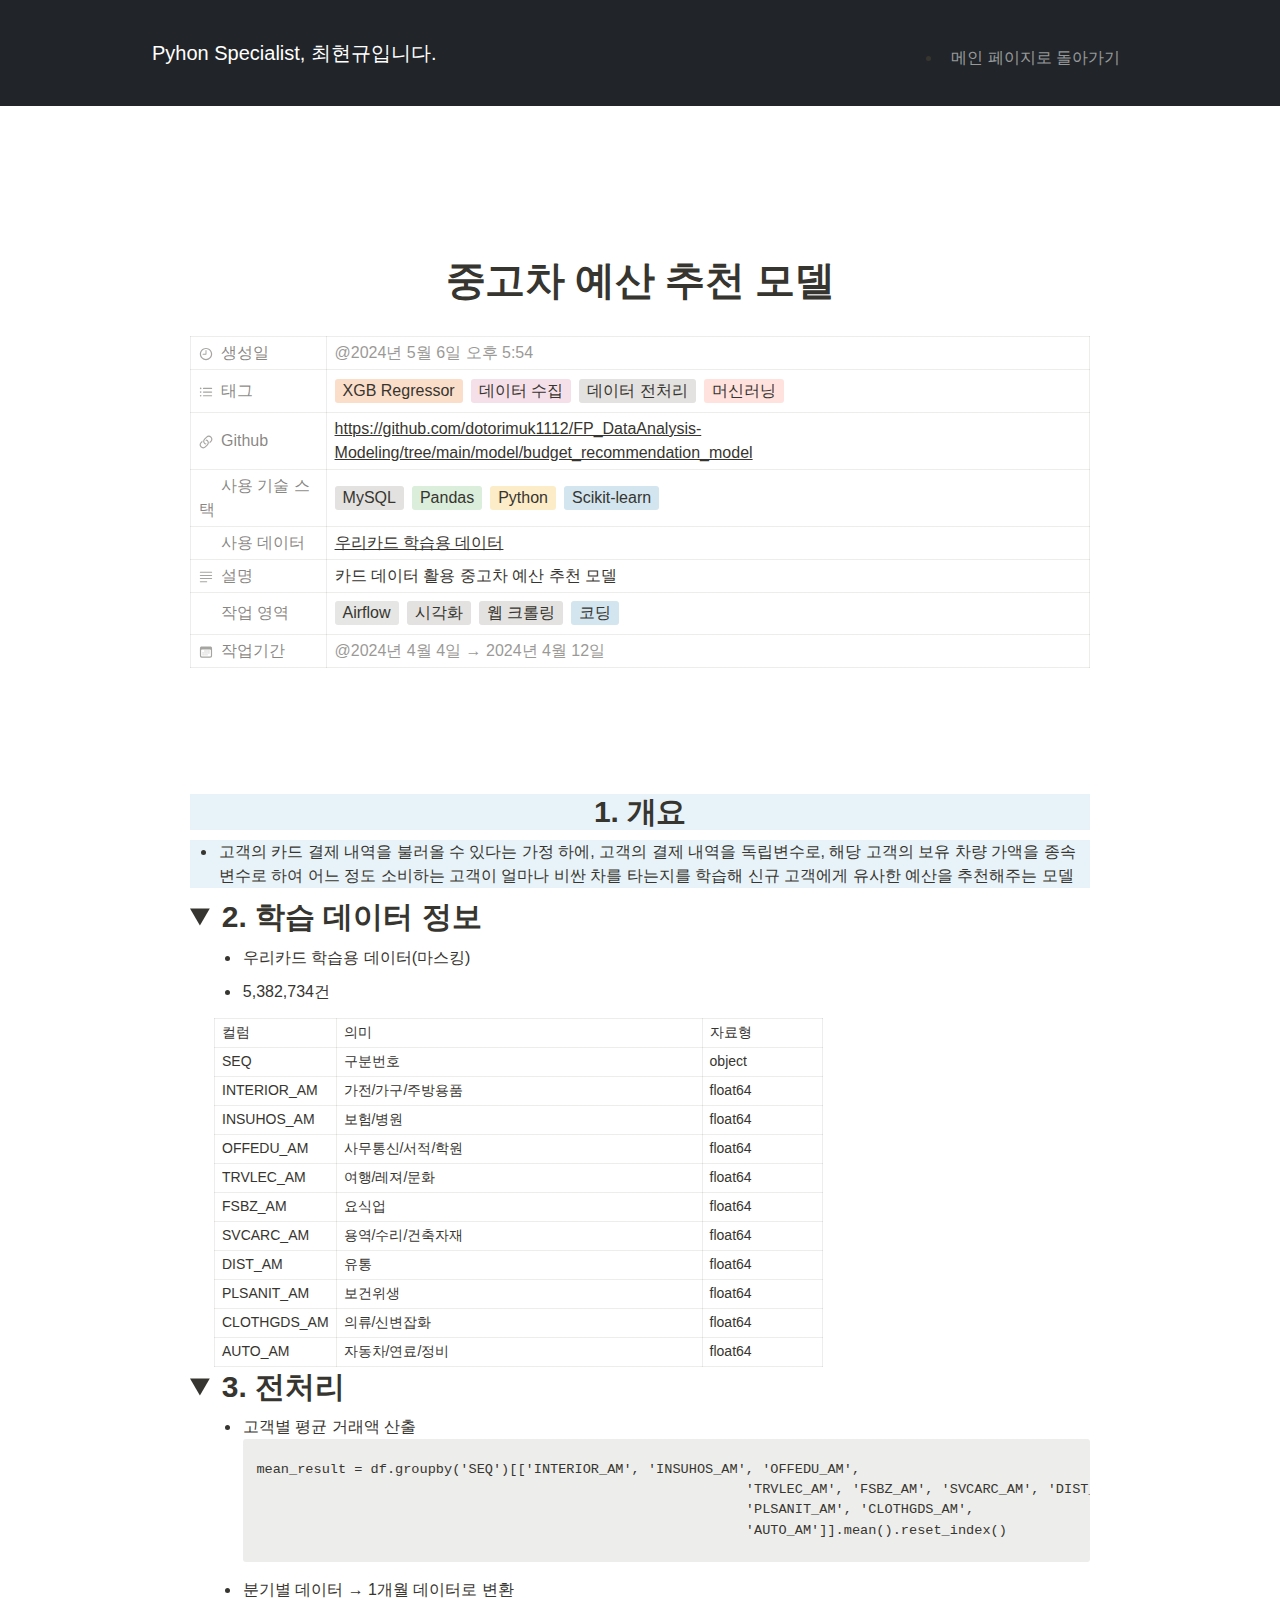
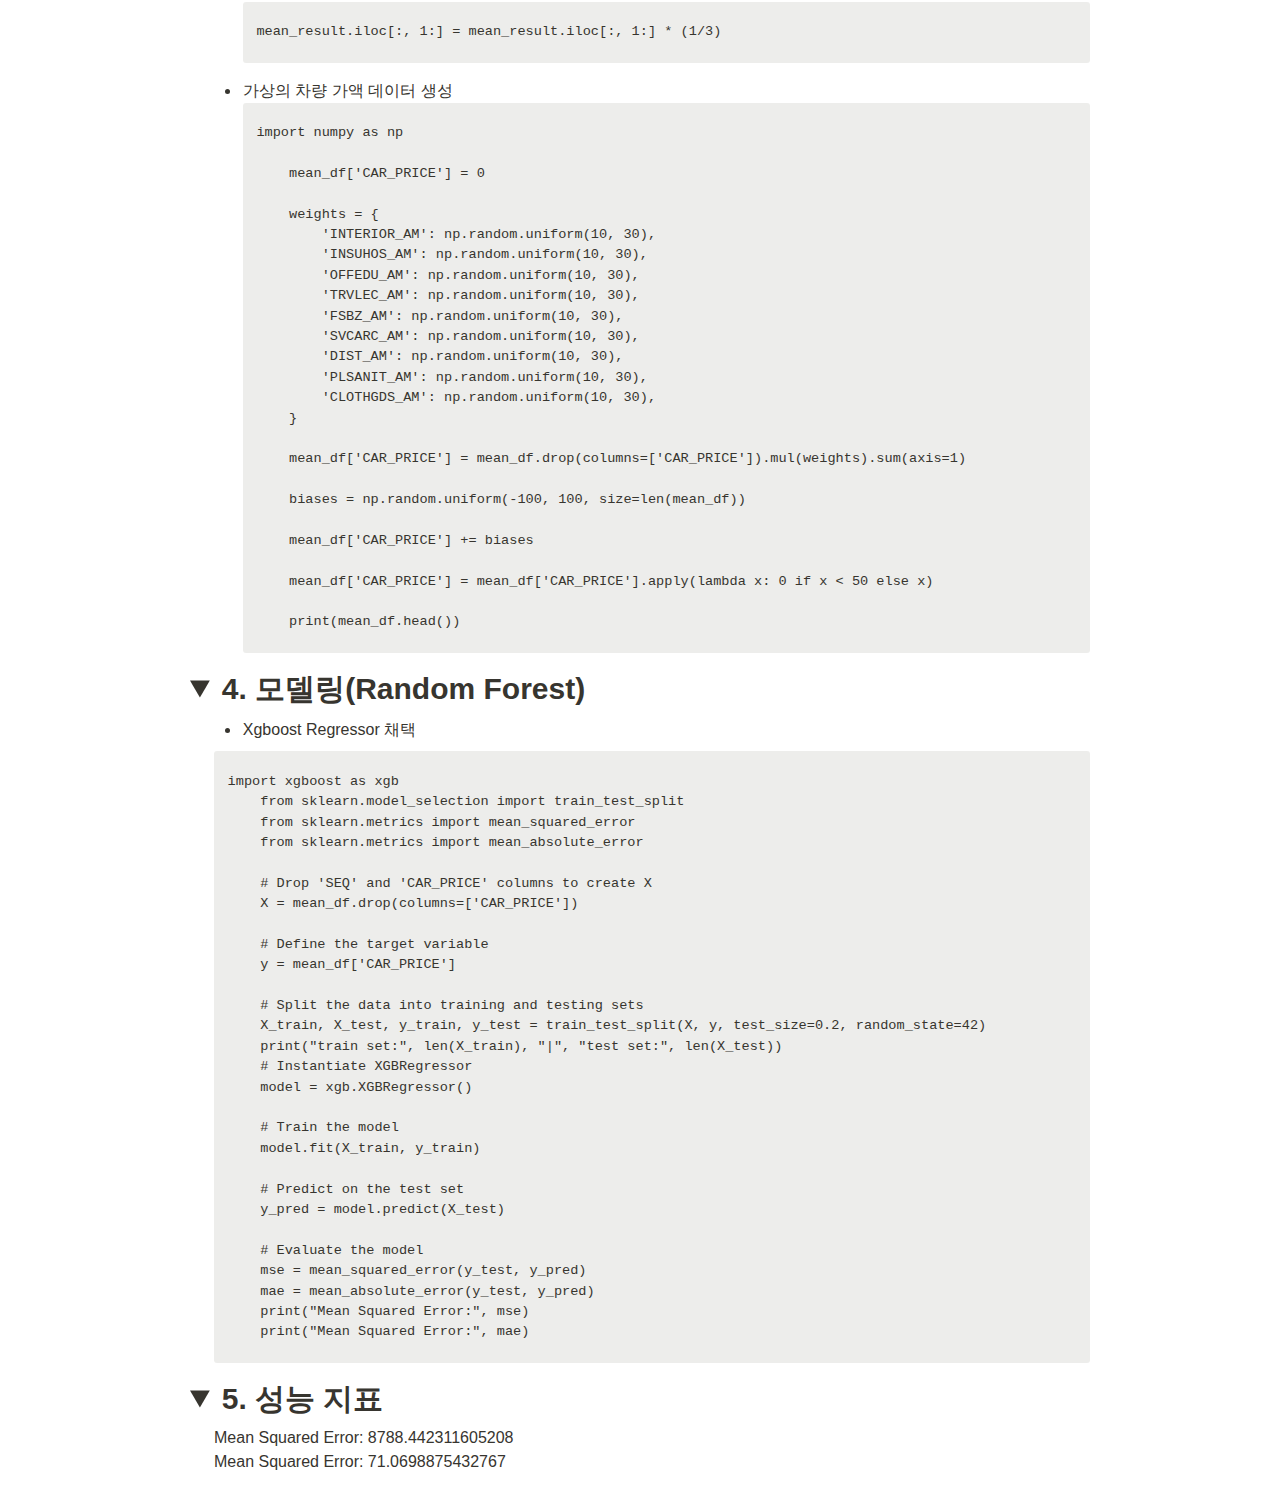
==== car_budget_recommendation.html @ a61e5ee0 "first commit" ====
<html>
    <head>
        <meta http-equiv="Content-Type" content="text/html; charset=utf-8"/>
        <title>중고차 예산 추천 모델</title>
        <link rel="icon" type="image/x-icon" href="assets/favicon.ico" />
        <!-- Core theme CSS (includes Bootstrap)-->
        <link href="css/styles.css" rel="stylesheet" />
<style>
    /* cspell:disable-file */
    /* webkit printing magic: print all background colors */
    html {
        -webkit-print-color-adjust: exact;
    }
    * {
        box-sizing: border-box;
        -webkit-print-color-adjust: exact;
    }
    
    html,
    body {
        margin: 0;
        padding: 0;
    }
    @media only screen {
        body {
            margin: 2em auto;
            max-width: 900px;
            color: rgb(55, 53, 47);
        }
    }
    
    body {
        line-height: 1.5;
        white-space: pre-wrap;
    }
    
    a,
    a.visited {
        color: inherit;
        text-decoration: underline;
    }
    
    .pdf-relative-link-path {
        font-size: 80%;
        color: #444;
    }
    
    h1,
    h2,
    h3 {
        letter-spacing: -0.01em;
        line-height: 1.2;
        font-weight: 600;
        margin-bottom: 0;
    }
    
    .page-title {
        font-size: 2.5rem;
        font-weight: 700;
        margin-top: 0;
        margin-bottom: 0.75em;
    }
    
    h1 {
        font-size: 1.875rem;
        margin-top: 1.875rem;
    }
    
    h2 {
        font-size: 1.5rem;
        margin-top: 1.5rem;
    }
    
    h3 {
        font-size: 1.25rem;
        margin-top: 1.25rem;
    }
    
    .source {
        border: 1px solid #ddd;
        border-radius: 3px;
        padding: 1.5em;
        word-break: break-all;
    }
    
    .callout {
        border-radius: 3px;
        padding: 1rem;
    }
    
    figure {
        margin: 1.25em 0;
        page-break-inside: avoid;
    }
    
    figcaption {
        opacity: 0.5;
        font-size: 85%;
        margin-top: 0.5em;
    }
    
    mark {
        background-color: transparent;
    }
    
    .indented {
        padding-left: 1.5em;
    }
    
    hr {
        background: transparent;
        display: block;
        width: 100%;
        height: 1px;
        visibility: visible;
        border: none;
        border-bottom: 1px solid rgba(55, 53, 47, 0.09);
    }
    
    img {
        max-width: 100%;
    }
    
    @media only print {
        img {
            max-height: 100vh;
            object-fit: contain;
        }
    }
    
    @page {
        margin: 1in;
    }
    
    .collection-content {
        font-size: 0.875rem;
    }
    
    .column-list {
        display: flex;
        justify-content: space-between;
    }
    
    .column {
        padding: 0 1em;
    }
    
    .column:first-child {
        padding-left: 0;
    }
    
    .column:last-child {
        padding-right: 0;
    }
    
    .table_of_contents-item {
        display: block;
        font-size: 0.875rem;
        line-height: 1.3;
        padding: 0.125rem;
    }
    
    .table_of_contents-indent-1 {
        margin-left: 1.5rem;
    }
    
    .table_of_contents-indent-2 {
        margin-left: 3rem;
    }
    
    .table_of_contents-indent-3 {
        margin-left: 4.5rem;
    }
    
    .table_of_contents-link {
        text-decoration: none;
        opacity: 0.7;
        border-bottom: 1px solid rgba(55, 53, 47, 0.18);
    }
    
    table,
    th,
    td {
        border: 1px solid rgba(55, 53, 47, 0.09);
        border-collapse: collapse;
    }
    
    table {
        border-left: none;
        border-right: none;
    }
    
    th,
    td {
        font-weight: normal;
        padding: 0.25em 0.5em;
        line-height: 1.5;
        min-height: 1.5em;
        text-align: left;
    }
    
    th {
        color: rgba(55, 53, 47, 0.6);
    }
    
    ol,
    ul {
        margin: 0;
        margin-block-start: 0.6em;
        margin-block-end: 0.6em;
    }
    
    li > ol:first-child,
    li > ul:first-child {
        margin-block-start: 0.6em;
    }
    
    ul > li {
        list-style: disc;
    }
    
    ul.to-do-list {
        padding-inline-start: 0;
    }
    
    ul.to-do-list > li {
        list-style: none;
    }
    
    .to-do-children-checked {
        text-decoration: line-through;
        opacity: 0.375;
    }
    
    ul.toggle > li {
        list-style: none;
    }
    
    ul {
        padding-inline-start: 1.7em;
    }
    
    ul > li {
        padding-left: 0.1em;
    }
    
    ol {
        padding-inline-start: 1.6em;
    }
    
    ol > li {
        padding-left: 0.2em;
    }
    
    .mono ol {
        padding-inline-start: 2em;
    }
    
    .mono ol > li {
        text-indent: -0.4em;
    }
    
    .toggle {
        padding-inline-start: 0em;
        list-style-type: none;
    }
    
    /* Indent toggle children */
    .toggle > li > details {
        padding-left: 1.7em;
    }
    
    .toggle > li > details > summary {
        margin-left: -1.1em;
    }
    
    .selected-value {
        display: inline-block;
        padding: 0 0.5em;
        background: rgba(206, 205, 202, 0.5);
        border-radius: 3px;
        margin-right: 0.5em;
        margin-top: 0.3em;
        margin-bottom: 0.3em;
        white-space: nowrap;
    }
    
    .collection-title {
        display: inline-block;
        margin-right: 1em;
    }
    
    .page-description {
        margin-bottom: 2em;
    }
    
    .simple-table {
        margin-top: 1em;
        font-size: 0.875rem;
        empty-cells: show;
    }
    .simple-table td {
        height: 29px;
        min-width: 120px;
    }
    
    .simple-table th {
        height: 29px;
        min-width: 120px;
    }
    
    .simple-table-header-color {
        background: rgb(247, 246, 243);
        color: black;
    }
    .simple-table-header {
        font-weight: 500;
    }
    
    time {
        opacity: 0.5;
    }
    
    .icon {
        display: inline-block;
        max-width: 1.2em;
        max-height: 1.2em;
        text-decoration: none;
        vertical-align: text-bottom;
        margin-right: 0.5em;
    }
    
    img.icon {
        border-radius: 3px;
    }
    
    .user-icon {
        width: 1.5em;
        height: 1.5em;
        border-radius: 100%;
        margin-right: 0.5rem;
    }
    
    .user-icon-inner {
        font-size: 0.8em;
    }
    
    .text-icon {
        border: 1px solid #000;
        text-align: center;
    }
    
    .page-cover-image {
        display: block;
        object-fit: cover;
        width: 100%;
        max-height: 30vh;
    }
    
    .page-header-icon {
        font-size: 3rem;
        margin-bottom: 1rem;
    }
    
    .page-header-icon-with-cover {
        margin-top: -0.72em;
        margin-left: 0.07em;
    }
    
    .page-header-icon img {
        border-radius: 3px;
    }
    
    .link-to-page {
        margin: 1em 0;
        padding: 0;
        border: none;
        font-weight: 500;
    }
    
    p > .user {
        opacity: 0.5;
    }
    
    td > .user,
    td > time {
        white-space: nowrap;
    }
    
    input[type="checkbox"] {
        transform: scale(1.5);
        margin-right: 0.6em;
        vertical-align: middle;
    }
    
    p {
        margin-top: 0.5em;
        margin-bottom: 0.5em;
    }
    
    .image {
        border: none;
        margin: 1.5em 0;
        padding: 0;
        border-radius: 0;
        text-align: center;
    }
    
    .code,
    code {
        background: rgba(135, 131, 120, 0.15);
        border-radius: 3px;
        padding: 0.2em 0.4em;
        border-radius: 3px;
        font-size: 85%;
        tab-size: 2;
    }
    
    code {
        color: #eb5757;
    }
    
    .code {
        padding: 1.5em 1em;
    }
    
    .code-wrap {
        white-space: pre-wrap;
        word-break: break-all;
    }
    
    .code > code {
        background: none;
        padding: 0;
        font-size: 100%;
        color: inherit;
    }
    
    blockquote {
        font-size: 1.25em;
        margin: 1em 0;
        padding-left: 1em;
        border-left: 3px solid rgb(55, 53, 47);
    }
    
    .bookmark {
        text-decoration: none;
        max-height: 8em;
        padding: 0;
        display: flex;
        width: 100%;
        align-items: stretch;
    }
    
    .bookmark-title {
        font-size: 0.85em;
        overflow: hidden;
        text-overflow: ellipsis;
        height: 1.75em;
        white-space: nowrap;
    }
    
    .bookmark-text {
        display: flex;
        flex-direction: column;
    }
    
    .bookmark-info {
        flex: 4 1 180px;
        padding: 12px 14px 14px;
        display: flex;
        flex-direction: column;
        justify-content: space-between;
    }
    
    .bookmark-image {
        width: 33%;
        flex: 1 1 180px;
        display: block;
        position: relative;
        object-fit: cover;
        border-radius: 1px;
    }
    
    .bookmark-description {
        color: rgba(55, 53, 47, 0.6);
        font-size: 0.75em;
        overflow: hidden;
        max-height: 4.5em;
        word-break: break-word;
    }
    
    .bookmark-href {
        font-size: 0.75em;
        margin-top: 0.25em;
    }
    
    .sans { font-family: ui-sans-serif, -apple-system, BlinkMacSystemFont, "Segoe UI", Helvetica, "Apple Color Emoji", Arial, sans-serif, "Segoe UI Emoji", "Segoe UI Symbol"; }
    .code { font-family: "SFMono-Regular", Menlo, Consolas, "PT Mono", "Liberation Mono", Courier, monospace; }
    .serif { font-family: Lyon-Text, Georgia, ui-serif, serif; }
    .mono { font-family: iawriter-mono, Nitti, Menlo, Courier, monospace; }
    .pdf .sans { font-family: Inter, ui-sans-serif, -apple-system, BlinkMacSystemFont, "Segoe UI", Helvetica, "Apple Color Emoji", Arial, sans-serif, "Segoe UI Emoji", "Segoe UI Symbol", 'Twemoji', 'Noto Color Emoji', 'Noto Sans CJK JP'; }
    .pdf:lang(zh-CN) .sans { font-family: Inter, ui-sans-serif, -apple-system, BlinkMacSystemFont, "Segoe UI", Helvetica, "Apple Color Emoji", Arial, sans-serif, "Segoe UI Emoji", "Segoe UI Symbol", 'Twemoji', 'Noto Color Emoji', 'Noto Sans CJK SC'; }
    .pdf:lang(zh-TW) .sans { font-family: Inter, ui-sans-serif, -apple-system, BlinkMacSystemFont, "Segoe UI", Helvetica, "Apple Color Emoji", Arial, sans-serif, "Segoe UI Emoji", "Segoe UI Symbol", 'Twemoji', 'Noto Color Emoji', 'Noto Sans CJK TC'; }
    .pdf:lang(ko-KR) .sans { font-family: Inter, ui-sans-serif, -apple-system, BlinkMacSystemFont, "Segoe UI", Helvetica, "Apple Color Emoji", Arial, sans-serif, "Segoe UI Emoji", "Segoe UI Symbol", 'Twemoji', 'Noto Color Emoji', 'Noto Sans CJK KR'; }
    .pdf .code { font-family: Source Code Pro, "SFMono-Regular", Menlo, Consolas, "PT Mono", "Liberation Mono", Courier, monospace, 'Twemoji', 'Noto Color Emoji', 'Noto Sans Mono CJK JP'; }
    .pdf:lang(zh-CN) .code { font-family: Source Code Pro, "SFMono-Regular", Menlo, Consolas, "PT Mono", "Liberation Mono", Courier, monospace, 'Twemoji', 'Noto Color Emoji', 'Noto Sans Mono CJK SC'; }
    .pdf:lang(zh-TW) .code { font-family: Source Code Pro, "SFMono-Regular", Menlo, Consolas, "PT Mono", "Liberation Mono", Courier, monospace, 'Twemoji', 'Noto Color Emoji', 'Noto Sans Mono CJK TC'; }
    .pdf:lang(ko-KR) .code { font-family: Source Code Pro, "SFMono-Regular", Menlo, Consolas, "PT Mono", "Liberation Mono", Courier, monospace, 'Twemoji', 'Noto Color Emoji', 'Noto Sans Mono CJK KR'; }
    .pdf .serif { font-family: PT Serif, Lyon-Text, Georgia, ui-serif, serif, 'Twemoji', 'Noto Color Emoji', 'Noto Serif CJK JP'; }
    .pdf:lang(zh-CN) .serif { font-family: PT Serif, Lyon-Text, Georgia, ui-serif, serif, 'Twemoji', 'Noto Color Emoji', 'Noto Serif CJK SC'; }
    .pdf:lang(zh-TW) .serif { font-family: PT Serif, Lyon-Text, Georgia, ui-serif, serif, 'Twemoji', 'Noto Color Emoji', 'Noto Serif CJK TC'; }
    .pdf:lang(ko-KR) .serif { font-family: PT Serif, Lyon-Text, Georgia, ui-serif, serif, 'Twemoji', 'Noto Color Emoji', 'Noto Serif CJK KR'; }
    .pdf .mono { font-family: PT Mono, iawriter-mono, Nitti, Menlo, Courier, monospace, 'Twemoji', 'Noto Color Emoji', 'Noto Sans Mono CJK JP'; }
    .pdf:lang(zh-CN) .mono { font-family: PT Mono, iawriter-mono, Nitti, Menlo, Courier, monospace, 'Twemoji', 'Noto Color Emoji', 'Noto Sans Mono CJK SC'; }
    .pdf:lang(zh-TW) .mono { font-family: PT Mono, iawriter-mono, Nitti, Menlo, Courier, monospace, 'Twemoji', 'Noto Color Emoji', 'Noto Sans Mono CJK TC'; }
    .pdf:lang(ko-KR) .mono { font-family: PT Mono, iawriter-mono, Nitti, Menlo, Courier, monospace, 'Twemoji', 'Noto Color Emoji', 'Noto Sans Mono CJK KR'; }
    .highlight-default {
        color: rgba(55, 53, 47, 1);
    }
    .highlight-gray {
        color: rgba(120, 119, 116, 1);
        fill: rgba(120, 119, 116, 1);
    }
    .highlight-brown {
        color: rgba(159, 107, 83, 1);
        fill: rgba(159, 107, 83, 1);
    }
    .highlight-orange {
        color: rgba(217, 115, 13, 1);
        fill: rgba(217, 115, 13, 1);
    }
    .highlight-yellow {
        color: rgba(203, 145, 47, 1);
        fill: rgba(203, 145, 47, 1);
    }
    .highlight-teal {
        color: rgba(68, 131, 97, 1);
        fill: rgba(68, 131, 97, 1);
    }
    .highlight-blue {
        color: rgba(51, 126, 169, 1);
        fill: rgba(51, 126, 169, 1);
    }
    .highlight-purple {
        color: rgba(144, 101, 176, 1);
        fill: rgba(144, 101, 176, 1);
    }
    .highlight-pink {
        color: rgba(193, 76, 138, 1);
        fill: rgba(193, 76, 138, 1);
    }
    .highlight-red {
        color: rgba(212, 76, 71, 1);
        fill: rgba(212, 76, 71, 1);
    }
    .highlight-gray_background {
        background: rgba(241, 241, 239, 1);
    }
    .highlight-brown_background {
        background: rgba(244, 238, 238, 1);
    }
    .highlight-orange_background {
        background: rgba(251, 236, 221, 1);
    }
    .highlight-yellow_background {
        background: rgba(251, 243, 219, 1);
    }
    .highlight-teal_background {
        background: rgba(237, 243, 236, 1);
    }
    .highlight-blue_background {
        background: rgba(231, 243, 248, 1);
    }
    .highlight-purple_background {
        background: rgba(244, 240, 247, 0.8);
    }
    .highlight-pink_background {
        background: rgba(249, 238, 243, 0.8);
    }
    .highlight-red_background {
        background: rgba(253, 235, 236, 1);
    }
    .block-color-default {
        color: inherit;
        fill: inherit;
    }
    .block-color-gray {
        color: rgba(120, 119, 116, 1);
        fill: rgba(120, 119, 116, 1);
    }
    .block-color-brown {
        color: rgba(159, 107, 83, 1);
        fill: rgba(159, 107, 83, 1);
    }
    .block-color-orange {
        color: rgba(217, 115, 13, 1);
        fill: rgba(217, 115, 13, 1);
    }
    .block-color-yellow {
        color: rgba(203, 145, 47, 1);
        fill: rgba(203, 145, 47, 1);
    }
    .block-color-teal {
        color: rgba(68, 131, 97, 1);
        fill: rgba(68, 131, 97, 1);
    }
    .block-color-blue {
        color: rgba(51, 126, 169, 1);
        fill: rgba(51, 126, 169, 1);
    }
    .block-color-purple {
        color: rgba(144, 101, 176, 1);
        fill: rgba(144, 101, 176, 1);
    }
    .block-color-pink {
        color: rgba(193, 76, 138, 1);
        fill: rgba(193, 76, 138, 1);
    }
    .block-color-red {
        color: rgba(212, 76, 71, 1);
        fill: rgba(212, 76, 71, 1);
    }
    .block-color-gray_background {
        background: rgba(241, 241, 239, 1);
    }
    .block-color-brown_background {
        background: rgba(244, 238, 238, 1);
    }
    .block-color-orange_background {
        background: rgba(251, 236, 221, 1);
    }
    .block-color-yellow_background {
        background: rgba(251, 243, 219, 1);
    }
    .block-color-teal_background {
        background: rgba(237, 243, 236, 1);
    }
    .block-color-blue_background {
        background: rgba(231, 243, 248, 1);
    }
    .block-color-purple_background {
        background: rgba(244, 240, 247, 0.8);
    }
    .block-color-pink_background {
        background: rgba(249, 238, 243, 0.8);
    }
    .block-color-red_background {
        background: rgba(253, 235, 236, 1);
    }
    .select-value-color-uiBlue { background-color: rgba(35, 131, 226, .07); }
    .select-value-color-pink { background-color: rgba(245, 224, 233, 1); }
    .select-value-color-purple { background-color: rgba(232, 222, 238, 1); }
    .select-value-color-green { background-color: rgba(219, 237, 219, 1); }
    .select-value-color-gray { background-color: rgba(227, 226, 224, 1); }
    .select-value-color-transparentGray { background-color: rgba(227, 226, 224, 0); }
    .select-value-color-translucentGray { background-color: rgba(255, 255, 255, 0.0375); }
    .select-value-color-orange { background-color: rgba(250, 222, 201, 1); }
    .select-value-color-brown { background-color: rgba(238, 224, 218, 1); }
    .select-value-color-red { background-color: rgba(255, 226, 221, 1); }
    .select-value-color-yellow { background-color: rgba(253, 236, 200, 1); }
    .select-value-color-blue { background-color: rgba(211, 229, 239, 1); }
    .select-value-color-pageGlass { background-color: undefined; }
    .select-value-color-washGlass { background-color: undefined; }
    
    .checkbox {
        display: inline-flex;
        vertical-align: text-bottom;
        width: 16;
        height: 16;
        background-size: 16px;
        margin-left: 2px;
        margin-right: 5px;
    }
    
    .checkbox-on {
        background-image: url("data:image/svg+xml;charset=UTF-8,%3Csvg%20width%3D%2216%22%20height%3D%2216%22%20viewBox%3D%220%200%2016%2016%22%20fill%3D%22none%22%20xmlns%3D%22http%3A%2F%2Fwww.w3.org%2F2000%2Fsvg%22%3E%0A%3Crect%20width%3D%2216%22%20height%3D%2216%22%20fill%3D%22%2358A9D7%22%2F%3E%0A%3Cpath%20d%3D%22M6.71429%2012.2852L14%204.9995L12.7143%203.71436L6.71429%209.71378L3.28571%206.2831L2%207.57092L6.71429%2012.2852Z%22%20fill%3D%22white%22%2F%3E%0A%3C%2Fsvg%3E");
    }
    
    .checkbox-off {
        background-image: url("data:image/svg+xml;charset=UTF-8,%3Csvg%20width%3D%2216%22%20height%3D%2216%22%20viewBox%3D%220%200%2016%2016%22%20fill%3D%22none%22%20xmlns%3D%22http%3A%2F%2Fwww.w3.org%2F2000%2Fsvg%22%3E%0A%3Crect%20x%3D%220.75%22%20y%3D%220.75%22%20width%3D%2214.5%22%20height%3D%2214.5%22%20fill%3D%22white%22%20stroke%3D%22%2336352F%22%20stroke-width%3D%221.5%22%2F%3E%0A%3C%2Fsvg%3E");
    }
        
    </style>
</head>
<body id="page-top">
    <nav class="navbar navbar-expand-lg navbar-dark bg-dark fixed-top" id="mainNav">
        <div class="container px-4">
            <a class="navbar-brand" href="#page-top">Pyhon Specialist, 최현규입니다.</a>
            <button class="navbar-toggler" type="button" data-bs-toggle="collapse" data-bs-target="#navbarResponsive" aria-controls="navbarResponsive" aria-expanded="false" aria-label="Toggle navigation"><span class="navbar-toggler-icon"></span></button>
            <div class="collapse navbar-collapse" id="navbarResponsive">
                <ul class="navbar-nav ms-auto">
                    <li class="nav-item"><a class="nav-link" href="index.html">메인 페이지로 돌아가기</a></li>
                </ul>
            </div>
        </div>
    </nav>
    <article id="6f6aa4bf-965e-47f3-846c-eaa4e190d716" class="page sans"><header><h1 class="page-title">중고차 예산 추천 모델</h1><p class="page-description"></p><table class="properties"><tbody><tr class="property-row property-row-created_time"><th><span class="icon property-icon"><svg role="graphics-symbol" viewBox="0 0 16 16" style="width:14px;height:14px;display:block;fill:rgba(55, 53, 47, 0.45);flex-shrink:0" class="typesCreatedAt"><path d="M8 15.126C11.8623 15.126 15.0615 11.9336 15.0615 8.06445C15.0615 4.20215 11.8623 1.00293 7.99316 1.00293C4.13086 1.00293 0.938477 4.20215 0.938477 8.06445C0.938477 11.9336 4.1377 15.126 8 15.126ZM8 13.7383C4.85547 13.7383 2.33301 11.209 2.33301 8.06445C2.33301 4.91992 4.84863 2.39746 7.99316 2.39746C11.1377 2.39746 13.6738 4.91992 13.6738 8.06445C13.6738 11.209 11.1445 13.7383 8 13.7383ZM4.54102 8.91211H7.99316C8.30078 8.91211 8.54004 8.67285 8.54004 8.37207V3.8877C8.54004 3.58691 8.30078 3.34766 7.99316 3.34766C7.69238 3.34766 7.45312 3.58691 7.45312 3.8877V7.83203H4.54102C4.2334 7.83203 4.00098 8.06445 4.00098 8.37207C4.00098 8.67285 4.2334 8.91211 4.54102 8.91211Z"></path></svg></span>생성일</th><td><time>@2024년 5월 6일 오후 5:54</time></td></tr><tr class="property-row property-row-multi_select"><th><span class="icon property-icon"><svg role="graphics-symbol" viewBox="0 0 16 16" style="width:14px;height:14px;display:block;fill:rgba(55, 53, 47, 0.45);flex-shrink:0" class="typesMultipleSelect"><path d="M1.91602 4.83789C2.44238 4.83789 2.87305 4.40723 2.87305 3.87402C2.87305 3.34766 2.44238 2.91699 1.91602 2.91699C1.38281 2.91699 0.952148 3.34766 0.952148 3.87402C0.952148 4.40723 1.38281 4.83789 1.91602 4.83789ZM5.1084 4.52344H14.3984C14.7607 4.52344 15.0479 4.23633 15.0479 3.87402C15.0479 3.51172 14.7607 3.22461 14.3984 3.22461H5.1084C4.74609 3.22461 4.45898 3.51172 4.45898 3.87402C4.45898 4.23633 4.74609 4.52344 5.1084 4.52344ZM1.91602 9.03516C2.44238 9.03516 2.87305 8.60449 2.87305 8.07129C2.87305 7.54492 2.44238 7.11426 1.91602 7.11426C1.38281 7.11426 0.952148 7.54492 0.952148 8.07129C0.952148 8.60449 1.38281 9.03516 1.91602 9.03516ZM5.1084 8.7207H14.3984C14.7607 8.7207 15.0479 8.43359 15.0479 8.07129C15.0479 7.70898 14.7607 7.42188 14.3984 7.42188H5.1084C4.74609 7.42188 4.45898 7.70898 4.45898 8.07129C4.45898 8.43359 4.74609 8.7207 5.1084 8.7207ZM1.91602 13.2324C2.44238 13.2324 2.87305 12.8018 2.87305 12.2686C2.87305 11.7422 2.44238 11.3115 1.91602 11.3115C1.38281 11.3115 0.952148 11.7422 0.952148 12.2686C0.952148 12.8018 1.38281 13.2324 1.91602 13.2324ZM5.1084 12.918H14.3984C14.7607 12.918 15.0479 12.6309 15.0479 12.2686C15.0479 11.9062 14.7607 11.6191 14.3984 11.6191H5.1084C4.74609 11.6191 4.45898 11.9062 4.45898 12.2686C4.45898 12.6309 4.74609 12.918 5.1084 12.918Z"></path></svg></span>태그</th><td><span class="selected-value select-value-color-orange">XGB Regressor</span><span class="selected-value select-value-color-pink">데이터 수집</span><span class="selected-value select-value-color-gray">데이터 전처리</span><span class="selected-value select-value-color-red">머신러닝</span></td></tr><tr class="property-row property-row-url"><th><span class="icon property-icon"><svg role="graphics-symbol" viewBox="0 0 16 16" style="width:14px;height:14px;display:block;fill:rgba(55, 53, 47, 0.45);flex-shrink:0" class="typesUrl"><path d="M7.69922 10.8945L8.73828 9.84863C7.91797 9.77344 7.34375 9.51367 6.91992 9.08984C5.76465 7.93457 5.76465 6.29395 6.91309 5.14551L9.18262 2.87598C10.3379 1.7207 11.9717 1.7207 13.127 2.87598C14.2891 4.04492 14.2822 5.67188 13.1338 6.82031L11.958 7.99609C12.1768 8.49512 12.2451 9.10352 12.1289 9.62988L14.0908 7.6748C15.7725 6 15.7793 3.62109 14.084 1.92578C12.3887 0.223633 10.0098 0.237305 8.33496 1.91211L5.95605 4.29785C4.28125 5.97266 4.26758 8.35156 5.96289 10.0469C6.36621 10.4434 6.90625 10.7441 7.69922 10.8945ZM8.30078 5.13184L7.26855 6.17773C8.08203 6.25293 8.66309 6.51953 9.08008 6.93652C10.2422 8.09863 10.2422 9.73242 9.08691 10.8809L6.81738 13.1504C5.66211 14.3057 4.03516 14.3057 2.87305 13.1504C1.71094 11.9883 1.71777 10.3545 2.87305 9.20605L4.04199 8.03027C3.83008 7.53125 3.75488 6.92969 3.87109 6.39648L1.91602 8.35156C0.234375 10.0264 0.227539 12.4121 1.92285 14.1074C3.61816 15.8027 5.99707 15.7891 7.67188 14.1143L10.0439 11.7354C11.7256 10.0537 11.7324 7.6748 10.0371 5.98633C9.64062 5.58301 9.10059 5.28223 8.30078 5.13184Z"></path></svg></span>Github</th><td><a href="https://github.com/dotorimuk1112/FP_DataAnalysis-Modeling/tree/main/model/budget_recommendation_model" class="url-value">https://github.com/dotorimuk1112/FP_DataAnalysis-Modeling/tree/main/model/budget_recommendation_model</a></td></tr><tr class="property-row property-row-multi_select"><th><span class="icon property-icon"><img src="https://www.notion.so/icons/database_gray.svg" style="width:14px;height:14px"/></span>사용 기술 스택</th><td><span class="selected-value select-value-color-gray">MySQL</span><span class="selected-value select-value-color-green">Pandas</span><span class="selected-value select-value-color-yellow">Python</span><span class="selected-value select-value-color-blue">Scikit-learn</span></td></tr><tr class="property-row property-row-url"><th><span class="icon property-icon"><img src="https://www.notion.so/icons/chart-mixed_gray.svg" style="width:14px;height:14px"/></span>사용 데이터</th><td><a href="우리카드 학습용 데이터" class="url-value">우리카드 학습용 데이터</a></td></tr><tr class="property-row property-row-text"><th><span class="icon property-icon"><svg role="graphics-symbol" viewBox="0 0 16 16" style="width:14px;height:14px;display:block;fill:rgba(55, 53, 47, 0.45);flex-shrink:0" class="typesText"><path d="M1.56738 3.25879H14.4258C14.7676 3.25879 15.0479 2.97852 15.0479 2.63672C15.0479 2.29492 14.7744 2.02148 14.4258 2.02148H1.56738C1.21875 2.02148 0.952148 2.29492 0.952148 2.63672C0.952148 2.97852 1.22559 3.25879 1.56738 3.25879ZM1.56738 6.84082H14.4258C14.7676 6.84082 15.0479 6.56055 15.0479 6.21875C15.0479 5.87695 14.7744 5.60352 14.4258 5.60352H1.56738C1.21875 5.60352 0.952148 5.87695 0.952148 6.21875C0.952148 6.56055 1.22559 6.84082 1.56738 6.84082ZM1.56738 10.4229H14.4258C14.7676 10.4229 15.0479 10.1426 15.0479 9.80078C15.0479 9.45898 14.7744 9.18555 14.4258 9.18555H1.56738C1.21875 9.18555 0.952148 9.45898 0.952148 9.80078C0.952148 10.1426 1.22559 10.4229 1.56738 10.4229ZM1.56738 14.0049H8.75879C9.10059 14.0049 9.38086 13.7246 9.38086 13.3828C9.38086 13.041 9.10742 12.7676 8.75879 12.7676H1.56738C1.21875 12.7676 0.952148 13.041 0.952148 13.3828C0.952148 13.7246 1.22559 14.0049 1.56738 14.0049Z"></path></svg></span>설명</th><td>카드 데이터 활용 중고차 예산 추천 모델</td></tr><tr class="property-row property-row-multi_select"><th><span class="icon property-icon"><img src="https://www.notion.so/icons/suit_gray.svg" style="width:14px;height:14px"/></span>작업 영역</th><td><span class="selected-value select-value-color-default">Airflow</span><span class="selected-value select-value-color-gray">시각화</span><span class="selected-value select-value-color-gray">웹 크롤링</span><span class="selected-value select-value-color-blue">코딩</span></td></tr><tr class="property-row property-row-date"><th><span class="icon property-icon"><svg role="graphics-symbol" viewBox="0 0 16 16" style="width:14px;height:14px;display:block;fill:rgba(55, 53, 47, 0.45);flex-shrink:0" class="typesDate"><path d="M3.29688 14.4561H12.7031C14.1797 14.4561 14.9453 13.6904 14.9453 12.2344V3.91504C14.9453 2.45215 14.1797 1.69336 12.7031 1.69336H3.29688C1.82031 1.69336 1.05469 2.45215 1.05469 3.91504V12.2344C1.05469 13.6973 1.82031 14.4561 3.29688 14.4561ZM3.27637 13.1162C2.70898 13.1162 2.39453 12.8154 2.39453 12.2207V5.9043C2.39453 5.30273 2.70898 5.00879 3.27637 5.00879H12.71C13.2842 5.00879 13.6055 5.30273 13.6055 5.9043V12.2207C13.6055 12.8154 13.2842 13.1162 12.71 13.1162H3.27637ZM6.68066 7.38086H7.08398C7.33008 7.38086 7.41211 7.30566 7.41211 7.05957V6.66309C7.41211 6.41699 7.33008 6.3418 7.08398 6.3418H6.68066C6.44141 6.3418 6.35938 6.41699 6.35938 6.66309V7.05957C6.35938 7.30566 6.44141 7.38086 6.68066 7.38086ZM8.92285 7.38086H9.31934C9.56543 7.38086 9.64746 7.30566 9.64746 7.05957V6.66309C9.64746 6.41699 9.56543 6.3418 9.31934 6.3418H8.92285C8.67676 6.3418 8.59473 6.41699 8.59473 6.66309V7.05957C8.59473 7.30566 8.67676 7.38086 8.92285 7.38086ZM11.1582 7.38086H11.5547C11.8008 7.38086 11.8828 7.30566 11.8828 7.05957V6.66309C11.8828 6.41699 11.8008 6.3418 11.5547 6.3418H11.1582C10.9121 6.3418 10.8301 6.41699 10.8301 6.66309V7.05957C10.8301 7.30566 10.9121 7.38086 11.1582 7.38086ZM4.44531 9.58203H4.84863C5.09473 9.58203 5.17676 9.50684 5.17676 9.26074V8.86426C5.17676 8.61816 5.09473 8.54297 4.84863 8.54297H4.44531C4.20605 8.54297 4.12402 8.61816 4.12402 8.86426V9.26074C4.12402 9.50684 4.20605 9.58203 4.44531 9.58203ZM6.68066 9.58203H7.08398C7.33008 9.58203 7.41211 9.50684 7.41211 9.26074V8.86426C7.41211 8.61816 7.33008 8.54297 7.08398 8.54297H6.68066C6.44141 8.54297 6.35938 8.61816 6.35938 8.86426V9.26074C6.35938 9.50684 6.44141 9.58203 6.68066 9.58203ZM8.92285 9.58203H9.31934C9.56543 9.58203 9.64746 9.50684 9.64746 9.26074V8.86426C9.64746 8.61816 9.56543 8.54297 9.31934 8.54297H8.92285C8.67676 8.54297 8.59473 8.61816 8.59473 8.86426V9.26074C8.59473 9.50684 8.67676 9.58203 8.92285 9.58203ZM11.1582 9.58203H11.5547C11.8008 9.58203 11.8828 9.50684 11.8828 9.26074V8.86426C11.8828 8.61816 11.8008 8.54297 11.5547 8.54297H11.1582C10.9121 8.54297 10.8301 8.61816 10.8301 8.86426V9.26074C10.8301 9.50684 10.9121 9.58203 11.1582 9.58203ZM4.44531 11.7832H4.84863C5.09473 11.7832 5.17676 11.708 5.17676 11.4619V11.0654C5.17676 10.8193 5.09473 10.7441 4.84863 10.7441H4.44531C4.20605 10.7441 4.12402 10.8193 4.12402 11.0654V11.4619C4.12402 11.708 4.20605 11.7832 4.44531 11.7832ZM6.68066 11.7832H7.08398C7.33008 11.7832 7.41211 11.708 7.41211 11.4619V11.0654C7.41211 10.8193 7.33008 10.7441 7.08398 10.7441H6.68066C6.44141 10.7441 6.35938 10.8193 6.35938 11.0654V11.4619C6.35938 11.708 6.44141 11.7832 6.68066 11.7832ZM8.92285 11.7832H9.31934C9.56543 11.7832 9.64746 11.708 9.64746 11.4619V11.0654C9.64746 10.8193 9.56543 10.7441 9.31934 10.7441H8.92285C8.67676 10.7441 8.59473 10.8193 8.59473 11.0654V11.4619C8.59473 11.708 8.67676 11.7832 8.92285 11.7832Z"></path></svg></span>작업기간</th><td><time>@2024년 4월 4일 → 2024년 4월 12일</time></td></tr></tbody></table></header><div class="page-body"><h1 id="cd3b9275-a1ee-4198-a943-00223bcfe263" class="block-color-blue_background">1. 개요</h1><ul id="5a88e5cb-3c43-4846-9222-cf12e5bc66a7" class="block-color-blue_background bulleted-list"><li style="list-style-type:disc">고객의 카드 결제 내역을 불러올 수 있다는 가정 하에, 고객의 결제 내역을 독립변수로, 해당 고객의 보유 차량 가액을 종속변수로 하여 어느 정도 소비하는 고객이 얼마나 비싼 차를 타는지를 학습해 신규 고객에게 유사한 예산을 추천해주는 모델</li></ul><details open=""><summary style="font-weight:600;font-size:1.875em;line-height:1.3;margin:0">2. 학습 데이터 정보</summary><div class="indented"><ul id="609efe75-f4d3-442d-a549-662b94d87aa4" class="bulleted-list"><li style="list-style-type:disc">우리카드 학습용 데이터(마스킹)</li></ul><ul id="408ec497-d081-46a0-aad2-f0742f193c0b" class="bulleted-list"><li style="list-style-type:disc">5,382,734건</li></ul><table id="289c3bc8-3de5-42e5-a7f5-7d990578d45d" class="simple-table"><tbody><tr id="209df5fb-7844-493a-8e36-627398902ccf"><td id="\qn@" class="">컬럼</td><td id="xZvh" class="" style="width:365.99999237060547px">의미</td><td id="Eeun" class="">자료형</td></tr><tr id="dd8093d9-1974-48dc-b430-27da18b83c53"><td id="\qn@" class="">SEQ</td><td id="xZvh" class="" style="width:365.99999237060547px">구분번호</td><td id="Eeun" class="">object</td></tr><tr id="168679e8-198e-4fea-ad06-1c509310582c"><td id="\qn@" class="">INTERIOR_AM</td><td id="xZvh" class="" style="width:365.99999237060547px">가전/가구/주방용품</td><td id="Eeun" class="">float64</td></tr><tr id="a515380d-5082-49e7-b53d-7371fa775c7d"><td id="\qn@" class="">INSUHOS_AM</td><td id="xZvh" class="" style="width:365.99999237060547px">보험/병원</td><td id="Eeun" class="">float64</td></tr><tr id="73af4376-f7c8-4b98-8fc6-cf873b7fa359"><td id="\qn@" class="">OFFEDU_AM</td><td id="xZvh" class="" style="width:365.99999237060547px">사무통신/서적/학원</td><td id="Eeun" class="">float64</td></tr><tr id="896992f1-c45d-4ebb-972b-c3a50445012a"><td id="\qn@" class="">TRVLEC_AM</td><td id="xZvh" class="" style="width:365.99999237060547px">여행/레져/문화</td><td id="Eeun" class="">float64</td></tr><tr id="d4a4b5ec-3a53-4b11-9d08-9430b9b005c2"><td id="\qn@" class="">FSBZ_AM</td><td id="xZvh" class="" style="width:365.99999237060547px">요식업</td><td id="Eeun" class="">float64</td></tr><tr id="86ae35c5-5938-4ac9-9fa5-478cc2a82884"><td id="\qn@" class="">SVCARC_AM</td><td id="xZvh" class="" style="width:365.99999237060547px">용역/수리/건축자재</td><td id="Eeun" class="">float64</td></tr><tr id="854bc10e-6ff8-4309-a9db-7a05bba5336d"><td id="\qn@" class="">DIST_AM</td><td id="xZvh" class="" style="width:365.99999237060547px">유통</td><td id="Eeun" class="">float64</td></tr><tr id="29b625b7-de5b-4710-9688-927b7a71fbfc"><td id="\qn@" class="">PLSANIT_AM</td><td id="xZvh" class="" style="width:365.99999237060547px">보건위생</td><td id="Eeun" class="">float64</td></tr><tr id="75b63099-d72b-41d7-8118-595e2157aeae"><td id="\qn@" class="">CLOTHGDS_AM</td><td id="xZvh" class="" style="width:365.99999237060547px">의류/신변잡화</td><td id="Eeun" class="">float64</td></tr><tr id="311425f3-361c-44ed-992e-3e20399436a4"><td id="\qn@" class="">AUTO_AM</td><td id="xZvh" class="" style="width:365.99999237060547px">자동차/연료/정비</td><td id="Eeun" class="">float64</td></tr></tbody></table></div></details><details open=""><summary style="font-weight:600;font-size:1.875em;line-height:1.3;margin:0">3. 전처리</summary><div class="indented"><ul id="7391d4dc-9fc8-4f0a-ab06-28a52ed61cc2" class="bulleted-list"><li style="list-style-type:disc">고객별 평균 거래액 산출<script src="https://cdnjs.cloudflare.com/ajax/libs/prism/1.29.0/prism.min.js" integrity="sha512-7Z9J3l1+EYfeaPKcGXu3MS/7T+w19WtKQY/n+xzmw4hZhJ9tyYmcUS+4QqAlzhicE5LAfMQSF3iFTK9bQdTxXg==" crossorigin="anonymous" referrerPolicy="no-referrer"></script><link rel="stylesheet" href="https://cdnjs.cloudflare.com/ajax/libs/prism/1.29.0/themes/prism.min.css" integrity="sha512-tN7Ec6zAFaVSG3TpNAKtk4DOHNpSwKHxxrsiw4GHKESGPs5njn/0sMCUMl2svV4wo4BK/rCP7juYz+zx+l6oeQ==" crossorigin="anonymous" referrerPolicy="no-referrer"/><pre id="9c35f3cf-4af6-4924-842d-2bab1d63eb79" class="code"><code class="language-Python">mean_result = df.groupby(&#x27;SEQ&#x27;)[[&#x27;INTERIOR_AM&#x27;, &#x27;INSUHOS_AM&#x27;, &#x27;OFFEDU_AM&#x27;,
                                                            &#x27;TRVLEC_AM&#x27;, &#x27;FSBZ_AM&#x27;, &#x27;SVCARC_AM&#x27;, &#x27;DIST_AM&#x27;,
                                                            &#x27;PLSANIT_AM&#x27;, &#x27;CLOTHGDS_AM&#x27;,
                                                            &#x27;AUTO_AM&#x27;]].mean().reset_index()</code></pre></li></ul><ul id="4ddef7a1-24f1-4091-8f60-ea3c10297c1e" class="bulleted-list"><li style="list-style-type:disc">분기별 데이터 → 1개월 데이터로 변환<script src="https://cdnjs.cloudflare.com/ajax/libs/prism/1.29.0/prism.min.js" integrity="sha512-7Z9J3l1+EYfeaPKcGXu3MS/7T+w19WtKQY/n+xzmw4hZhJ9tyYmcUS+4QqAlzhicE5LAfMQSF3iFTK9bQdTxXg==" crossorigin="anonymous" referrerPolicy="no-referrer"></script><link rel="stylesheet" href="https://cdnjs.cloudflare.com/ajax/libs/prism/1.29.0/themes/prism.min.css" integrity="sha512-tN7Ec6zAFaVSG3TpNAKtk4DOHNpSwKHxxrsiw4GHKESGPs5njn/0sMCUMl2svV4wo4BK/rCP7juYz+zx+l6oeQ==" crossorigin="anonymous" referrerPolicy="no-referrer"/><pre id="ae0b682c-7b19-4d2b-8deb-66de9d541cf7" class="code"><code class="language-Python">mean_result.iloc[:, 1:] = mean_result.iloc[:, 1:] * (1/3)</code></pre></li></ul><ul id="74121ff7-a556-40aa-97b7-3876cbc6bd57" class="bulleted-list"><li style="list-style-type:disc">가상의 차량 가액 데이터 생성<script src="https://cdnjs.cloudflare.com/ajax/libs/prism/1.29.0/prism.min.js" integrity="sha512-7Z9J3l1+EYfeaPKcGXu3MS/7T+w19WtKQY/n+xzmw4hZhJ9tyYmcUS+4QqAlzhicE5LAfMQSF3iFTK9bQdTxXg==" crossorigin="anonymous" referrerPolicy="no-referrer"></script><link rel="stylesheet" href="https://cdnjs.cloudflare.com/ajax/libs/prism/1.29.0/themes/prism.min.css" integrity="sha512-tN7Ec6zAFaVSG3TpNAKtk4DOHNpSwKHxxrsiw4GHKESGPs5njn/0sMCUMl2svV4wo4BK/rCP7juYz+zx+l6oeQ==" crossorigin="anonymous" referrerPolicy="no-referrer"/><pre id="f588d24c-4f31-410d-b82c-8561bee2c20e" class="code"><code class="language-Python">import numpy as np
    
    mean_df[&#x27;CAR_PRICE&#x27;] = 0
    
    weights = {
        &#x27;INTERIOR_AM&#x27;: np.random.uniform(10, 30),
        &#x27;INSUHOS_AM&#x27;: np.random.uniform(10, 30),
        &#x27;OFFEDU_AM&#x27;: np.random.uniform(10, 30),
        &#x27;TRVLEC_AM&#x27;: np.random.uniform(10, 30),
        &#x27;FSBZ_AM&#x27;: np.random.uniform(10, 30),
        &#x27;SVCARC_AM&#x27;: np.random.uniform(10, 30),
        &#x27;DIST_AM&#x27;: np.random.uniform(10, 30),
        &#x27;PLSANIT_AM&#x27;: np.random.uniform(10, 30),
        &#x27;CLOTHGDS_AM&#x27;: np.random.uniform(10, 30),
    }
    
    mean_df[&#x27;CAR_PRICE&#x27;] = mean_df.drop(columns=[&#x27;CAR_PRICE&#x27;]).mul(weights).sum(axis=1)
    
    biases = np.random.uniform(-100, 100, size=len(mean_df))
    
    mean_df[&#x27;CAR_PRICE&#x27;] += biases
    
    mean_df[&#x27;CAR_PRICE&#x27;] = mean_df[&#x27;CAR_PRICE&#x27;].apply(lambda x: 0 if x &lt; 50 else x)
    
    print(mean_df.head())</code></pre></li></ul></div></details><details open=""><summary style="font-weight:600;font-size:1.875em;line-height:1.3;margin:0">4. 모델링(Random Forest)</summary><div class="indented"><ul id="19aae2eb-4aec-4a0c-86ac-efc3a81d6b51" class="bulleted-list"><li style="list-style-type:disc">Xgboost Regressor 채택</li></ul><script src="https://cdnjs.cloudflare.com/ajax/libs/prism/1.29.0/prism.min.js" integrity="sha512-7Z9J3l1+EYfeaPKcGXu3MS/7T+w19WtKQY/n+xzmw4hZhJ9tyYmcUS+4QqAlzhicE5LAfMQSF3iFTK9bQdTxXg==" crossorigin="anonymous" referrerPolicy="no-referrer"></script><link rel="stylesheet" href="https://cdnjs.cloudflare.com/ajax/libs/prism/1.29.0/themes/prism.min.css" integrity="sha512-tN7Ec6zAFaVSG3TpNAKtk4DOHNpSwKHxxrsiw4GHKESGPs5njn/0sMCUMl2svV4wo4BK/rCP7juYz+zx+l6oeQ==" crossorigin="anonymous" referrerPolicy="no-referrer"/><pre id="e5bc19f5-420a-421f-ac0b-78bcb1b0220d" class="code"><code class="language-Python">import xgboost as xgb
    from sklearn.model_selection import train_test_split
    from sklearn.metrics import mean_squared_error
    from sklearn.metrics import mean_absolute_error
    
    # Drop &#x27;SEQ&#x27; and &#x27;CAR_PRICE&#x27; columns to create X
    X = mean_df.drop(columns=[&#x27;CAR_PRICE&#x27;])
    
    # Define the target variable
    y = mean_df[&#x27;CAR_PRICE&#x27;]
    
    # Split the data into training and testing sets
    X_train, X_test, y_train, y_test = train_test_split(X, y, test_size=0.2, random_state=42)
    print(&quot;train set:&quot;, len(X_train), &quot;|&quot;, &quot;test set:&quot;, len(X_test))
    # Instantiate XGBRegressor
    model = xgb.XGBRegressor()
    
    # Train the model
    model.fit(X_train, y_train)
    
    # Predict on the test set
    y_pred = model.predict(X_test)
    
    # Evaluate the model
    mse = mean_squared_error(y_test, y_pred)
    mae = mean_absolute_error(y_test, y_pred)
    print(&quot;Mean Squared Error:&quot;, mse)
    print(&quot;Mean Squared Error:&quot;, mae)</code></pre></div></details><details open=""><summary style="font-weight:600;font-size:1.875em;line-height:1.3;margin:0">5. 성능 지표</summary><div class="indented"><p id="f9871da6-ab9a-4db7-a7a4-37be75eef99b" class="">Mean Squared Error: 8788.442311605208<br/>Mean Squared Error: 71.0698875432767<br/></p></div></details></div></article><span class="sans" style="font-size:14px;padding-top:2em"></span></body></html>
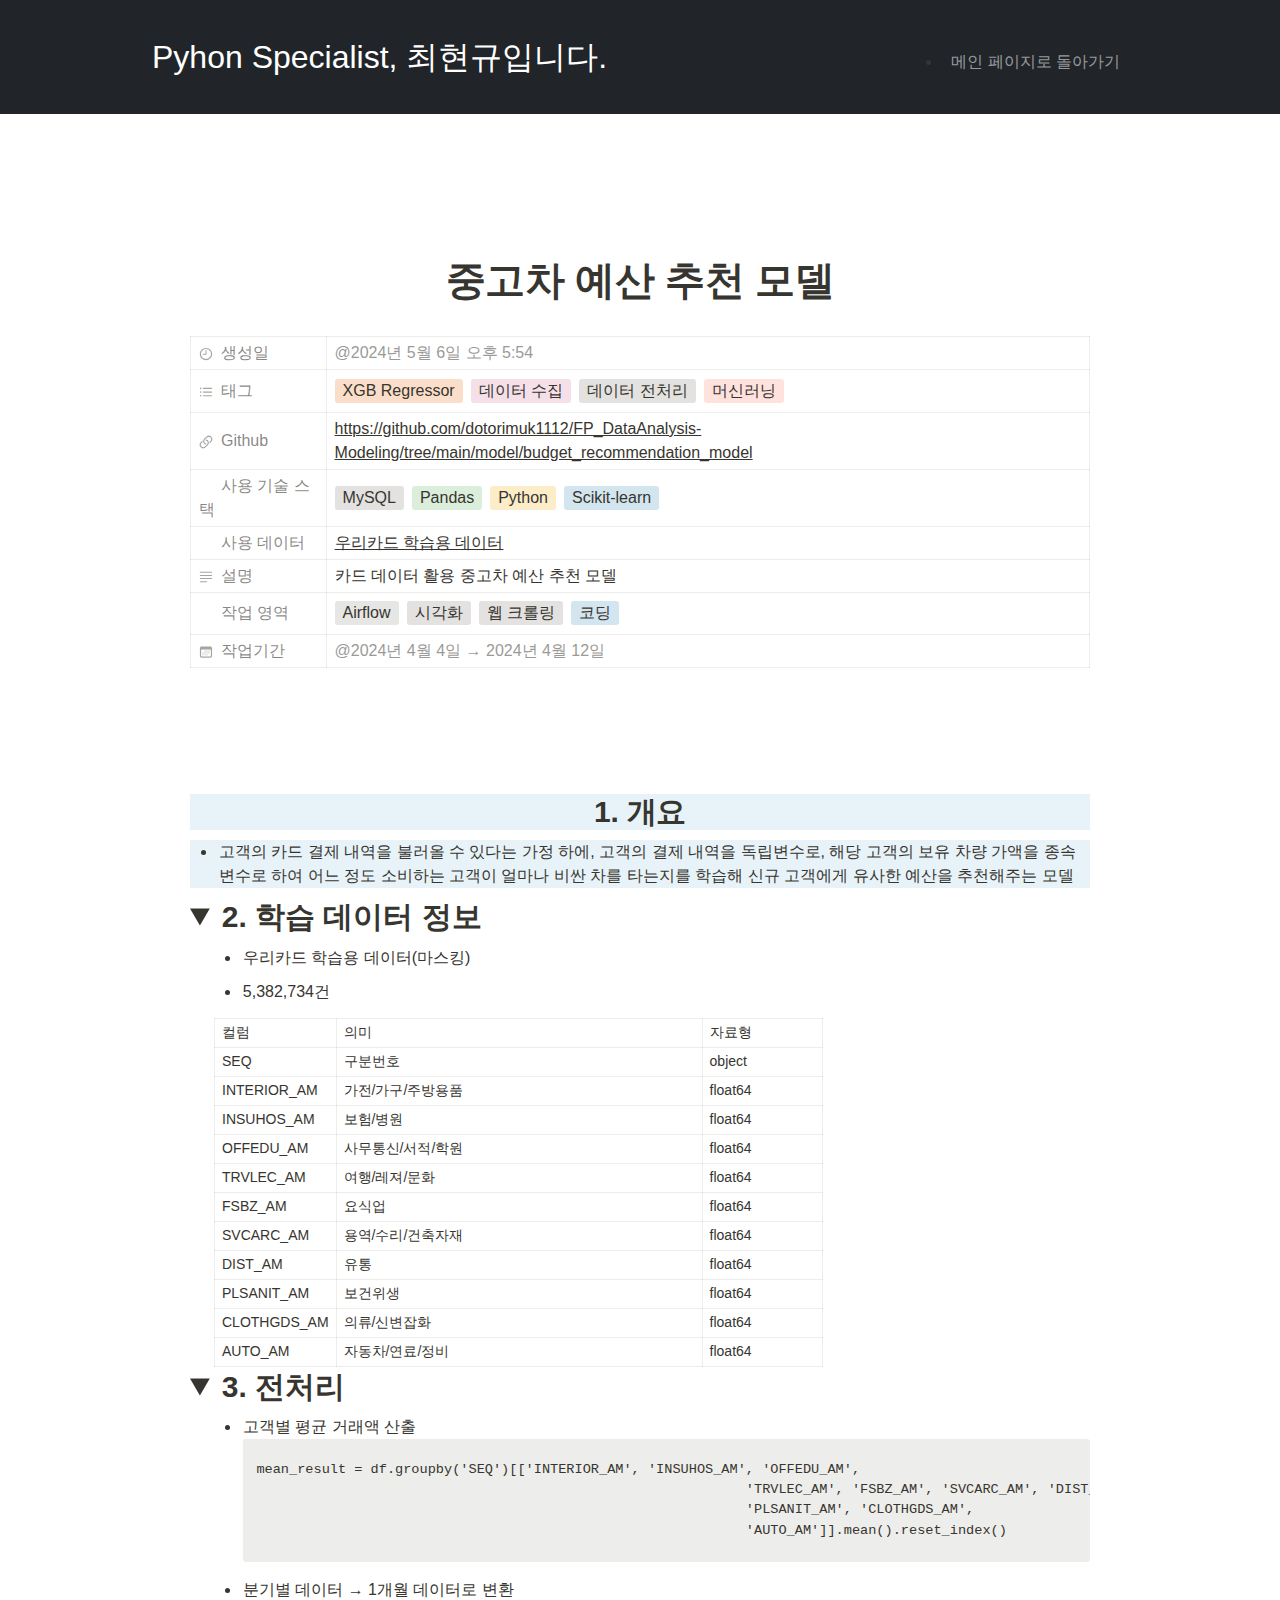
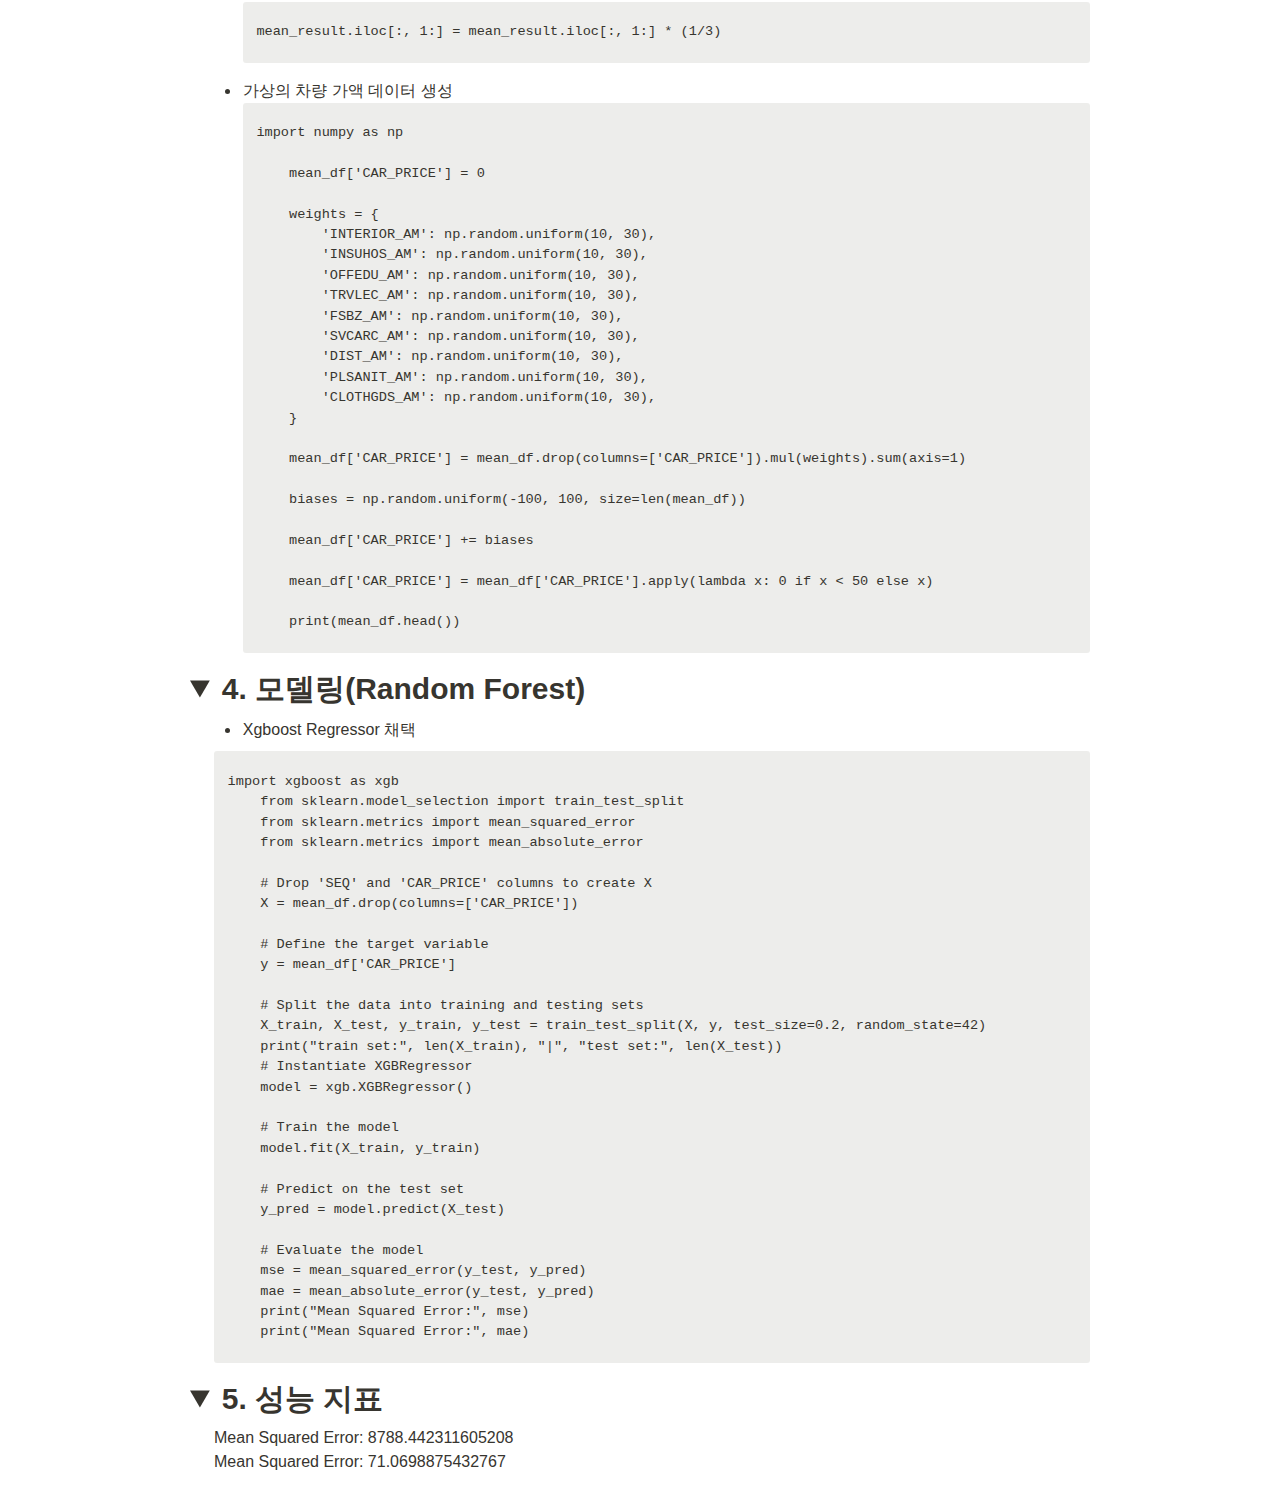
==== commit 11bf4db2: "대거 수정" ====
--- a/car_budget_recommendation.html
+++ b/car_budget_recommendation.html
@@ -5,6 +5,8 @@
         <link rel="icon" type="image/x-icon" href="assets/favicon.ico" />
         <!-- Core theme CSS (includes Bootstrap)-->
         <link href="css/styles.css" rel="stylesheet" />
+        <link href="https://fonts.googleapis.com/css2?family=Do+Hyun&display=swap" rel="stylesheet">
+
 <style>
     /* cspell:disable-file */
     /* webkit printing magic: print all background colors */
@@ -20,6 +22,7 @@
     body {
         margin: 0;
         padding: 0;
+        font-family: 'Do Hyun', sans-serif !important;
     }
     @media only screen {
         body {
@@ -680,6 +683,14 @@
     .checkbox-off {
         background-image: url("data:image/svg+xml;charset=UTF-8,%3Csvg%20width%3D%2216%22%20height%3D%2216%22%20viewBox%3D%220%200%2016%2016%22%20fill%3D%22none%22%20xmlns%3D%22http%3A%2F%2Fwww.w3.org%2F2000%2Fsvg%22%3E%0A%3Crect%20x%3D%220.75%22%20y%3D%220.75%22%20width%3D%2214.5%22%20height%3D%2214.5%22%20fill%3D%22white%22%20stroke%3D%22%2336352F%22%20stroke-width%3D%221.5%22%2F%3E%0A%3C%2Fsvg%3E");
     }
+
+    body {
+        font-family: 'Do Hyun', sans-serif;
+    }
+
+    .navbar-brand {
+        font-family: 'Do Hyun', sans-serif !important;
+    }
         
     </style>
 </head>
